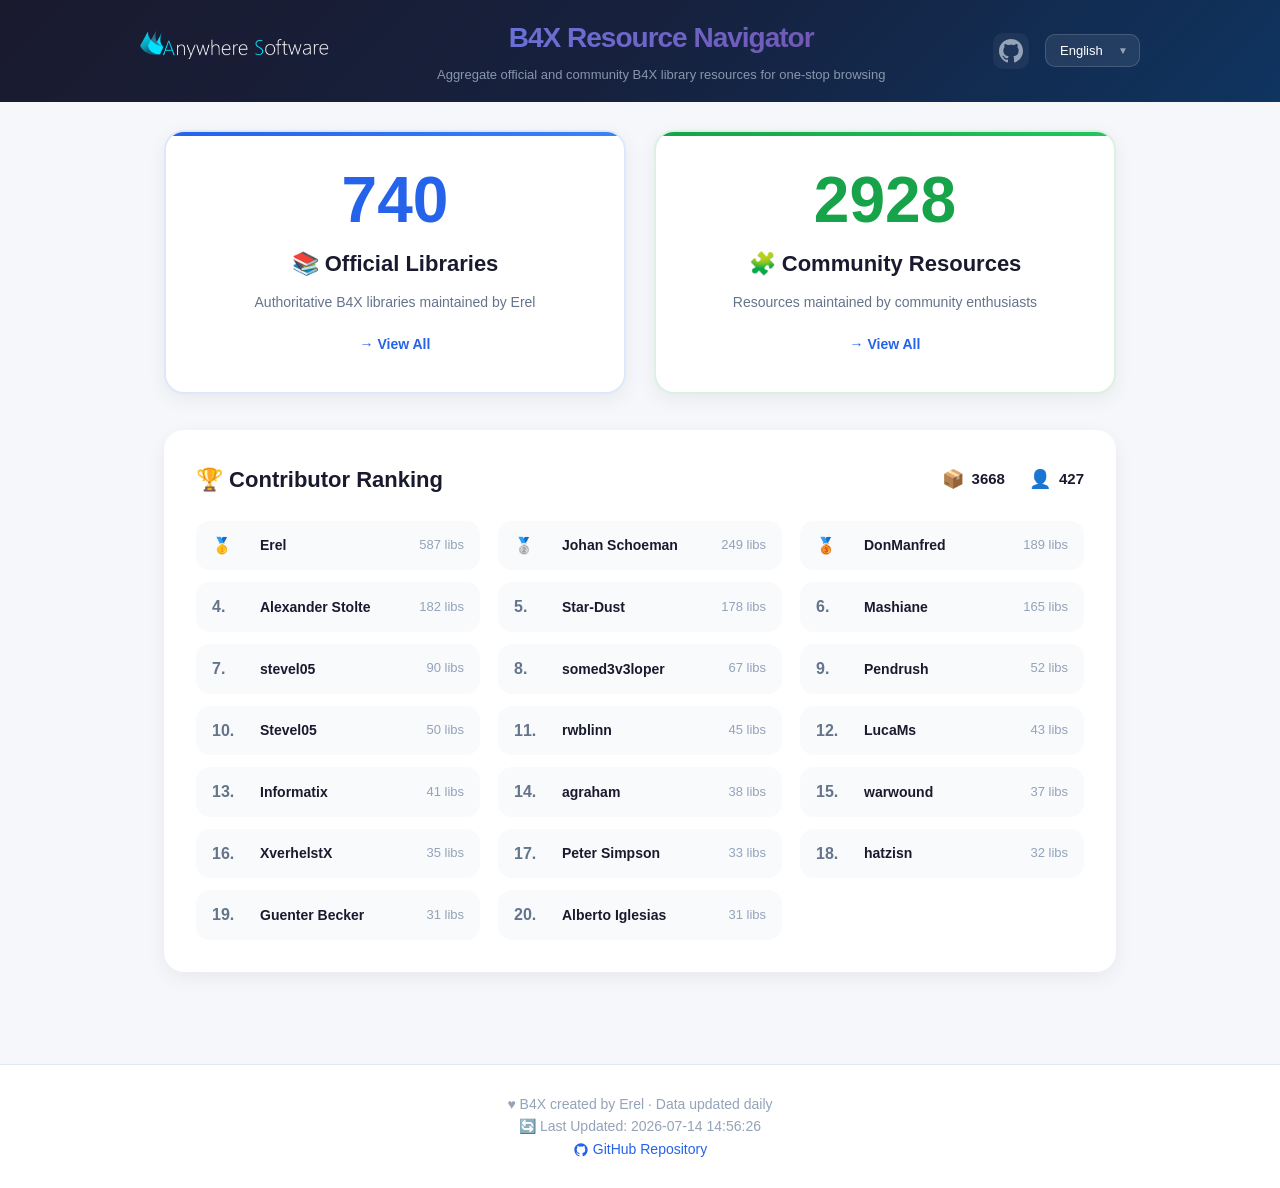
==== docs/index.html @ cf9c521b "Replace emoji with GitHub SVG icon in footer" ====
<!DOCTYPE html>
<html lang="zh-CN">
<head>
    <meta charset="UTF-8">
    <meta name="viewport" content="width=device-width, initial-scale=1.0">
    <title>B4X Resource Navigator</title>
    <link rel="stylesheet" href="css/style.css">
</head>
<body>
    <header class="site-header">
        <div class="header-content">
            <a href="https://www.b4x.com" target="_blank" rel="noopener" class="logo" title="B4X Official Site"><img src="Logo_white.png" alt="B4X" height="40"></a>
            <div class="header-center">
                <h1 id="pageTitle">📚 B4X 资源导航</h1>
                <p class="subtitle" id="pageSubtitle">聚合官方与社区维护的 B4X 库资源，一站式检索与浏览</p>
            </div>
            <div class="header-right">
                <a href="https://github.com/benyuz/b4xlibs" target="_blank" rel="noopener" class="github-link" title="GitHub">
                    <svg width="24" height="24" viewBox="0 0 24 24" fill="currentColor"><path d="M12 0c-6.626 0-12 5.373-12 12 0 5.302 3.438 9.8 8.207 11.387.599.111.793-.261.793-.577v-2.234c-3.338.726-4.033-1.416-4.033-1.416-.546-1.387-1.333-1.756-1.333-1.756-1.089-.745.083-.729.083-.729 1.205.084 1.839 1.237 1.839 1.237 1.07 1.834 2.807 1.304 3.492.997.107-.775.418-1.305.762-1.604-2.665-.305-5.467-1.334-5.467-5.931 0-1.311.469-2.381 1.236-3.221-.124-.303-.535-1.524.117-3.176 0 0 1.008-.322 3.301 1.23.957-.266 1.983-.399 3.003-.404 1.02.005 2.047.138 3.006.404 2.291-1.552 3.297-1.23 3.297-1.23.653 1.653.242 2.874.118 3.176.77.84 1.235 1.911 1.235 3.221 0 4.609-2.807 5.624-5.479 5.921.43.372.823 1.102.823 2.222v3.293c0 .319.192.694.801.576 4.765-1.589 8.199-6.086 8.199-11.386 0-6.627-5.373-12-12-12z"/></svg>
                </a>
                <div class="lang-selector">
                    <select id="langSelect" onchange="changeLanguage(this.value)">
                        <option value="zh-CN">中文</option>
                        <option value="en">English</option>
                    </select>
                </div>
            </div>
        </div>
    </header>

    <main class="container">
        <section class="entry-section">
            <div class="entry-grid">
                <a href="official.html" class="entry-card official">
                    <span class="entry-number" id="statOfficial">--</span>
                    <h3 id="officialTitle">📚 官方库</h3>
                    <p id="officialDesc">由 Erel 维护的权威 B4X 库列表</p>
                    <span class="entry-link" id="officialLink">→ 浏览全部</span>
                </a>
                <a href="community.html" class="entry-card community">
                    <span class="entry-number" id="statCommunity">--</span>
                    <h3 id="communityTitle">🧩 社区资源</h3>
                    <p id="communityDesc">由社区爱好者维护的扩展库列表</p>
                    <span class="entry-link" id="communityLink">→ 浏览全部</span>
                </a>
            </div>
        </section>

        <section class="ranking-section">
            <div class="ranking-header">
                <h2 id="rankingTitle">🏆 贡献者排行榜</h2>
                <div class="ranking-stats">
                    <span class="ranking-stat"><span class="stat-icon">📦</span> <span id="statTotal">--</span></span>
                    <span class="ranking-stat"><span class="stat-icon">👤</span> <span id="statAuthors">--</span></span>
                </div>
            </div>
            <div id="rankingList" class="ranking-list"><div class="loading" id="rankingLoading">加载中...</div></div>
        </section>
    </main>

    <footer class="site-footer">
        <p id="footerCredit">♥ B4X 由 Erel 创建 · 数据每日自动更新</p>
        <p><span id="footerUpdateLabel">🔄 更新时间：</span><span id="updateTime">--</span></p>
        <p><a href="https://github.com/benyuz/b4xlibs" id="footerGitHub"><svg xmlns="http://www.w3.org/2000/svg" width="16" height="16" viewBox="0 0 24 24" fill="currentColor" style="vertical-align:middle;margin-right:4px"><path d="M12 2C6.477 2 2 6.477 2 12c0 4.42 2.865 8.166 6.839 9.489.5.092.682-.217.682-.482 0-.237-.008-.866-.013-1.7-2.782.603-3.369-1.34-3.369-1.34-.454-1.156-1.11-1.463-1.11-1.463-.908-.62.069-.608.069-.608 1.003.07 1.531 1.03 1.531 1.03.892 1.529 2.341 1.087 2.91.831.092-.646.35-1.086.636-1.336-2.22-.253-4.555-1.11-4.555-4.943 0-1.091.39-1.984 1.029-2.683-.103-.253-.446-1.27.098-2.647 0 0 .84-.269 2.75 1.026A9.578 9.578 0 0112 6.836c.85.004 1.705.114 2.504.336 1.909-1.295 2.747-1.026 2.747-1.026.546 1.377.203 2.394.1 2.647.64.699 1.028 1.592 1.028 2.683 0 3.842-2.339 4.687-4.566 4.935.359.309.678.919.678 1.852 0 1.336-.012 2.415-.012 2.743 0 .267.18.578.688.48C19.138 20.163 22 16.418 22 12c0-5.523-4.477-10-10-10z"/></svg>GitHub 仓库</a></p>
    </footer>

    <script src="js/locale.js"></script>
    <script>
    const lang = Locale.detectLanguage();
    const t = Locale.getLocale(lang);

    function applyLocale() {
        document.getElementById('langSelect').value = lang;
        document.title = t.header.pageTitle;
        document.getElementById('pageTitle').textContent = t.header.title;
        document.getElementById('pageSubtitle').textContent = t.header.subtitle;
        
        document.getElementById('officialTitle').textContent = t.entry.officialTitle;
        document.getElementById('officialDesc').textContent = t.entry.officialDesc;
        document.getElementById('officialLink').textContent = t.entry.viewAll;
        document.getElementById('communityTitle').textContent = t.entry.communityTitle;
        document.getElementById('communityDesc').textContent = t.entry.communityDesc;
        document.getElementById('communityLink').textContent = t.entry.viewAll;
        
        document.getElementById('rankingTitle').textContent = t.ranking.title;
        document.getElementById('rankingLoading').textContent = t.ranking.loading;
        
        document.getElementById('footerCredit').textContent = t.footer.credit;
        document.getElementById('footerUpdateLabel').textContent = t.footer.update;
        document.getElementById('footerGitHub').innerHTML = t.footer.github;
        
        document.documentElement.lang = lang;
    }

    function changeLanguage(newLang) {
        Locale.setLanguage(newLang);
    }

    applyLocale();

    fetch('data/stats.json')
        .then(res => {
            if (!res.ok) throw new Error('HTTP ' + res.status);
            return res.json();
        })
        .then(stats => {
            document.getElementById('statOfficial').textContent = stats.official_count || 0;
            document.getElementById('statCommunity').textContent = stats.community_count || 0;
            document.getElementById('statTotal').textContent = stats.total_libraries || 0;
            document.getElementById('statAuthors').textContent = stats.authors?.total || 0;
            document.getElementById('updateTime').textContent = stats.last_update || '未知';
            
            const ranking = stats.authors?.ranking || {};
            const entries = Object.entries(ranking);
            const rankingList = document.getElementById('rankingList');
            if (entries.length === 0) {
                rankingList.innerHTML = '<div>' + t.ranking.noData + '</div>';
            } else {
                let html = '';
                entries.forEach(([author, count], index) => {
                    const medal = index === 0 ? '🥇' : index === 1 ? '🥈' : index === 2 ? '🥉' : (index + 1) + '.';
                    html += `<div class="ranking-item"><span class="rank">${medal}</span><span class="author">${author}</span><span class="count">${count}${t.ranking.count || ' 个库'}</span></div>`;
                });
                rankingList.innerHTML = html;
            }
        })
        .catch(err => {
            console.error('加载统计失败:', err);
            document.getElementById('rankingList').innerHTML = '<div style="text-align:center;color:#e53e3e;padding:20px;">⚠️ ' + t.empty.failed + '</div>';
        });
    </script>
</body>
</html>
---- docs/css/style.css ----
:root {
    --bg-primary: #f5f7fa;
    --bg-secondary: #ffffff;
    --bg-tertiary: #f8fafc;
    --bg-card: #ffffff;
    --bg-input: #f8fafc;
    
    --text-primary: #1a1a2e;
    --text-secondary: #64748b;
    --text-tertiary: #94a3b8;
    
    --border-color: #e2e8f0;
    --border-light: #f1f5f9;
    
    --accent-primary: #2563eb;
    --accent-primary-light: #3b82f6;
    --accent-primary-dark: #1d4ed8;
    
    --accent-success: #16a34a;
    --accent-success-light: #22c55e;
    
    --shadow-sm: 0 2px 10px rgba(0,0,0,0.04);
    --shadow-md: 0 6px 20px rgba(0,0,0,0.06);
    --shadow-lg: 0 8px 24px rgba(0,0,0,0.08);
    --shadow-card: 0 2px 10px rgba(0,0,0,0.04);
    --shadow-card-hover: 0 8px 24px rgba(0,0,0,0.08);
    
    --radius-sm: 10px;
    --radius-md: 14px;
    --radius-lg: 16px;
    --radius-xl: 20px;
    --radius-full: 24px;
    
    --header-bg: linear-gradient(135deg, #1a1a2e 0%, #16213e 50%, #0f3460 100%);
    --header-text: #ffffff;
    --header-subtitle: #94a3b8;
    --header-border: rgba(255,255,255,0.06);
    
    --nav-link: #94a3b8;
    --nav-link-hover: #ffffff;
    --nav-active-bg: linear-gradient(135deg, rgba(102,126,234,0.2) 0%, rgba(118,75,162,0.2) 100%);
    --nav-active-border: rgba(102,126,234,0.3);
    
    --entry-card-border: transparent;
    --entry-card-hover-y: -8px;
    --entry-card-hover-shadow: 0 16px 40px rgba(0,0,0,0.12);
    
    --tag-B4A-bg: #2ad0ca;
    --tag-B4A-text: #fff;
    --tag-B4I-bg: #c0c0c0;
    --tag-B4I-text: #fff;
    --tag-B4J-bg: #db339c;
    --tag-B4J-text: #fff;
    --tag-B4R-bg: #0008e3;
    --tag-B4R-text: #fff;
    
    --filter-btn-bg: #ffffff;
    --filter-btn-border: #e2e8f0;
    --filter-btn-text: #64748b;
    --filter-btn-hover-bg: #f1f5f9;
    --filter-btn-hover-border: #cbd5e1;
    
    --pagination-btn-bg: #ffffff;
    --pagination-btn-border: #e2e8f0;
    --pagination-btn-text: #64748b;
    --pagination-btn-hover-bg: #f1f5f9;
    
    --footer-bg: #ffffff;
    --footer-border: #e2e8f0;
    --footer-text: #94a3b8;
    
    --filter-bg: #f1f5f9;
    
    --official-gradient: linear-gradient(90deg, #2563eb, #3b82f6);
    --community-gradient: linear-gradient(90deg, #16a34a, #22c55e);
    
    --title-gradient: linear-gradient(135deg, #667eea 0%, #764ba2 100%);
}

[data-theme="dark"] {
    --bg-primary: #0f172a;
    --bg-secondary: #1e293b;
    --bg-tertiary: #334155;
    --bg-card: #1e293b;
    --bg-input: #334155;
    
    --text-primary: #f1f5f9;
    --text-secondary: #94a3b8;
    --text-tertiary: #64748b;
    
    --border-color: #475569;
    --border-light: #334155;
    
    --accent-primary: #60a5fa;
    --accent-primary-light: #93c5fd;
    --accent-primary-dark: #3b82f6;
    
    --accent-success: #4ade80;
    --accent-success-light: #86efac;
    
    --shadow-sm: 0 2px 10px rgba(0,0,0,0.15);
    --shadow-md: 0 6px 20px rgba(0,0,0,0.2);
    --shadow-lg: 0 8px 24px rgba(0,0,0,0.25);
    --shadow-card: 0 2px 10px rgba(0,0,0,0.15);
    --shadow-card-hover: 0 8px 24px rgba(0,0,0,0.2);
    
    --filter-btn-bg: #1e293b;
    --filter-btn-border: #475569;
    --filter-btn-text: #94a3b8;
    --filter-btn-hover-bg: #334155;
    --filter-btn-hover-border: #64748b;
    
    --pagination-btn-bg: #1e293b;
    --pagination-btn-border: #475569;
    --pagination-btn-text: #94a3b8;
    --pagination-btn-hover-bg: #334155;
    
    --footer-bg: #1e293b;
    --footer-border: #334155;
    --footer-text: #64748b;
    
    --filter-bg: #334155;
}

[data-theme="b4x"] {
    --bg-primary: #0d1b2a;
    --bg-secondary: #1b263b;
    --bg-tertiary: #0b1423;
    --bg-card: #1b263b;
    --bg-input: #0b1423;
    
    --text-primary: #e0e1dd;
    --text-secondary: #a8a8a8;
    --text-tertiary: #707070;
    
    --border-color: #0b1423;
    --border-light: #0b1423;
    
    --accent-primary: #2ad0ca;
    --accent-primary-light: #4de6df;
    --accent-primary-dark: #1ca8a2;
    
    --accent-success: #db339c;
    --accent-success-light: #e863b6;
    
    --shadow-sm: 0 2px 10px rgba(42,208,202,0.1);
    --shadow-md: 0 6px 20px rgba(42,208,202,0.15);
    --shadow-lg: 0 8px 24px rgba(42,208,202,0.2);
    --shadow-card: 0 2px 10px rgba(42,208,202,0.1);
    --shadow-card-hover: 0 8px 24px rgba(42,208,202,0.15);
    
    --header-bg: linear-gradient(135deg, #0d1b2a 0%, #1b263b 50%, #0b1423 100%);
    --header-text: #e0e1dd;
    --header-subtitle: #a8a8a8;
    --header-border: rgba(42,208,202,0.1);
    
    --nav-link: #a8a8a8;
    --nav-link-hover: #2ad0ca;
    --nav-active-bg: rgba(42,208,202,0.1);
    --nav-active-border: rgba(42,208,202,0.3);
    
    --entry-card-border: rgba(42,208,202,0.15);
    --entry-card-hover-y: -8px;
    --entry-card-hover-shadow: 0 16px 40px rgba(42,208,202,0.15);
    
    --filter-btn-bg: #1b263b;
    --filter-btn-border: #0b1423;
    --filter-btn-text: #a8a8a8;
    --filter-btn-hover-bg: #0b1423;
    --filter-btn-hover-border: rgba(42,208,202,0.2);
    
    --pagination-btn-bg: #1b263b;
    --pagination-btn-border: #0b1423;
    --pagination-btn-text: #a8a8a8;
    --pagination-btn-hover-bg: #0b1423;
    
    --footer-bg: #1b263b;
    --footer-border: #0b1423;
    --footer-text: #707070;
    
    --filter-bg: #0b1423;
    
    --official-gradient: linear-gradient(90deg, #2ad0ca, #4de6df);
    --community-gradient: linear-gradient(90deg, #db339c, #e863b6);
    
    --title-gradient: linear-gradient(135deg, #2ad0ca 0%, #db339c 100%);
}

* { margin:0; padding:0; box-sizing:border-box; }
body { font-family:-apple-system,BlinkMacSystemFont,"Segoe UI",Roboto,"Helvetica Neue",Arial,sans-serif; background:var(--bg-primary); color:var(--text-primary); line-height:1.6; transition:background .3s,color .3s; }
a { color:var(--accent-primary); text-decoration:none; }
a:hover { text-decoration:underline; }

.site-header { background:var(--header-bg); color:var(--header-text); padding:16px 24px; }
.site-header .header-content { max-width:1000px; margin:0 auto; display:flex; align-items:center; justify-content:space-between; gap:20px; }
.site-header .logo { flex-shrink:0; display:block; transition:opacity .25s; }
.site-header .logo:hover { opacity:0.8; }
.site-header .header-center { flex:1; text-align:center; min-width:0; }
.site-header h1 { font-size:28px; font-weight:800; letter-spacing:-1px; margin:0 0 4px; background:var(--title-gradient); -webkit-background-clip:text; -webkit-text-fill-color:transparent; background-clip:text; white-space:nowrap; overflow:hidden; text-overflow:ellipsis; }
.site-header .subtitle { color:var(--header-subtitle); font-size:13px; font-weight:400; opacity:0.9; margin:0; }

.header-right { display:flex; align-items:center; gap:16px; }
.github-link { color:var(--header-subtitle); transition:all .25s; display:flex; align-items:center; justify-content:center; width:36px; height:36px; border-radius:var(--radius-sm); background:rgba(255,255,255,0.05); }
.github-link:hover { color:var(--header-text); background:rgba(255,255,255,0.12); transform:scale(1.05); }

.lang-selector { position:relative; }
.lang-selector select { padding:8px 36px 8px 14px; border:1px solid rgba(255,255,255,0.15); border-radius:var(--radius-sm); background:rgba(255,255,255,0.08); color:var(--header-text); font-size:13px; font-weight:500; cursor:pointer; outline:none; appearance:none; min-width:90px; transition:all .25s; }
.lang-selector select:hover { background:rgba(255,255,255,0.14); border-color:rgba(255,255,255,0.25); }
.lang-selector select:focus { background:rgba(255,255,255,0.12); border-color:#667eea; box-shadow:0 0 0 3px rgba(102,126,234,0.2); }
.lang-selector select option { background:#1a1a2e; color:#fff; padding:8px 12px; }
.lang-selector::after { content:'▼'; position:absolute; right:12px; top:50%; transform:translateY(-50%); color:var(--header-subtitle); font-size:10px; pointer-events:none; }

.main-nav { display:flex; justify-content:center; gap:24px; }
.main-nav a { color:var(--nav-link); font-size:14px; font-weight:500; padding:8px 16px; border-radius:8px; transition:all .25s; display:flex; align-items:center; gap:6px; }
.main-nav a:hover { color:var(--nav-link-hover); background:rgba(255,255,255,0.08); text-decoration:none; }
.main-nav a.active { color:var(--nav-link-hover); background:var(--nav-active-bg); border:1px solid var(--nav-active-border); }

.container { max-width:1000px; margin:0 auto; padding:28px 24px; }

.entry-section { margin-bottom:36px; }
.entry-grid { display:grid; grid-template-columns:repeat(auto-fit,minmax(300px,1fr)); gap:28px; }
.entry-card { display:flex; flex-direction:column; align-items:center; justify-content:center; background:var(--bg-card); border-radius:var(--radius-xl); padding:36px 28px; text-align:center; box-shadow:var(--shadow-md); transition:transform .3s,box-shadow .3s; color:var(--text-primary); border:2px solid var(--entry-card-border); min-height:240px; position:relative; overflow:hidden; }
.entry-card::before { content:''; position:absolute; top:0; left:0; right:0; height:4px; }
.entry-card.official::before { background:var(--official-gradient); }
.entry-card.community::before { background:var(--community-gradient); }
.entry-card:hover { transform:translateY(var(--entry-card-hover-y)); box-shadow:var(--entry-card-hover-shadow); text-decoration:none; }
.entry-card.official { border-color:rgba(37,99,235,0.15); }
[data-theme="b4x"] .entry-card.official { border-color:rgba(42,208,202,0.2); }
.entry-card.community { border-color:rgba(22,163,74,0.15); }
[data-theme="b4x"] .entry-card.community { border-color:rgba(219,51,156,0.2); }
.entry-number { font-size:64px; font-weight:900; line-height:1; margin-bottom:14px; }
.entry-card.official .entry-number { color:var(--accent-primary); }
.entry-card.community .entry-number { color:var(--accent-success); }
.entry-card h3 { font-size:22px; font-weight:700; margin-bottom:10px; }
.entry-card p { color:var(--text-secondary); font-size:14px; margin-bottom:20px; line-height:1.6; }
.entry-link { font-size:14px; font-weight:600; color:var(--accent-primary); transition:all .25s; display:flex; align-items:center; gap:4px; }
.entry-card:hover .entry-link { color:var(--accent-primary-dark); transform:translateX(4px); }

.ranking-section { background:var(--bg-card); border-radius:var(--radius-xl); padding:32px; margin-bottom:36px; box-shadow:var(--shadow-md); }
.ranking-header { display:flex; flex-wrap:wrap; align-items:center; justify-content:space-between; gap:14px; margin-bottom:24px; }
.ranking-header h2 { font-size:22px; font-weight:700; color:var(--text-primary); }
.ranking-stats { display:flex; align-items:center; gap:24px; }
.ranking-stat { display:flex; align-items:center; gap:8px; font-size:14px; color:var(--text-secondary); }
.stat-icon { font-size:18px; }
.ranking-stat span:last-child { font-weight:700; color:var(--text-primary); font-size:15px; }
.ranking-list { display:grid; grid-template-columns:repeat(auto-fill,minmax(220px,1fr)); gap:12px 18px; }
.ranking-item { display:flex; align-items:center; gap:12px; padding:12px 16px; border-radius:var(--radius-md); background:var(--bg-tertiary); font-size:14px; transition:all .25s; }
.ranking-item:hover { background:var(--border-light); transform:translateX(4px); }
.ranking-item .rank { font-weight:800; min-width:36px; color:var(--text-secondary); font-size:16px; }
.ranking-item .author { flex:1; font-weight:600; }
.ranking-item .count { color:var(--text-tertiary); font-size:13px; font-weight:500; }

.sticky-filter { position:sticky; top:0; z-index:100; background:var(--filter-bg); border-radius:var(--radius-lg); padding:20px 24px; margin-bottom:24px; box-shadow:var(--shadow-lg); border:1px solid var(--border-color); }
.filter-bar { display:flex; flex-wrap:wrap; align-items:center; gap:14px; }
.filter-bar input[type="text"] { flex:1; min-width:220px; padding:12px 20px; border:1.5px solid var(--border-color); border-radius:var(--radius-md); font-size:14px; outline:none; transition:all .25s; background:var(--bg-input); color:var(--text-primary); }
.filter-bar input[type="text"]:focus { border-color:var(--accent-primary); background:var(--bg-card); box-shadow:0 0 0 3px rgba(59,130,246,0.1); }
.filter-bar input[type="text"]::placeholder { color:var(--text-tertiary); }
.filter-tags { display:flex; flex-wrap:wrap; gap:10px; }
.filter-btn { padding:8px 18px; border:1.5px solid var(--filter-btn-border); border-radius:var(--radius-full); background:var(--filter-btn-bg); font-size:13px; font-weight:600; cursor:pointer; transition:all .25s; color:var(--filter-btn-text); }
.filter-btn:hover { background:var(--filter-btn-hover-bg); border-color:var(--filter-btn-hover-border); }
.filter-btn.active { background:var(--accent-primary); color:#fff; border-color:var(--accent-primary); box-shadow:0 4px 14px rgba(37,99,235,0.35); }

.library-list { display:flex; flex-direction:column; gap:16px; }
.library-card { background:var(--bg-card); border-radius:var(--radius-lg); padding:20px 24px; box-shadow:var(--shadow-card); transition:box-shadow .25s; }
.library-card:hover { box-shadow:var(--shadow-card-hover); }
.card-header { display:flex; flex-wrap:wrap; align-items:center; gap:10px 16px; margin-bottom:10px; }
.card-title { font-size:18px; font-weight:700; margin:0; }
.card-title a { color:var(--text-primary); }
.card-title a:hover { color:var(--accent-primary); text-decoration:underline; }
.card-tags { display:flex; flex-wrap:wrap; gap:6px; }
.tag { display:inline-block; padding:3px 12px; border-radius:16px; font-size:11px; font-weight:700; }
.tag-B4A { background:var(--tag-B4A-bg); color:var(--tag-B4A-text); }
.tag-B4I { background:var(--tag-B4I-bg); color:var(--tag-B4I-text); }
.tag-B4J { background:var(--tag-B4J-bg); color:var(--tag-B4J-text); }
.tag-B4R { background:var(--tag-B4R-bg); color:var(--tag-B4R-text); }
.card-desc { font-size:14px; color:var(--text-secondary); margin:8px 0 12px; padding-left:16px; border-left:3px solid var(--border-color); line-height:1.6; }
.card-footer { font-size:13px; color:var(--text-tertiary); display:flex; flex-wrap:wrap; gap:8px 20px; }
.card-footer .card-author { color:var(--accent-primary); }
.card-author-link { color:var(--accent-primary); text-decoration:none; font-weight:600; }
.card-author-link:hover { text-decoration:underline; }

.site-footer { text-align:center; padding:28px 24px; color:var(--footer-text); font-size:14px; border-top:1px solid var(--footer-border); margin-top:28px; background:var(--footer-bg); }
.site-footer a { color:var(--accent-primary); font-weight:500; }

.loading { text-align:center; padding:48px; color:var(--text-tertiary); }
.empty, .error { text-align:center; padding:56px; font-size:16px; }
.error { color:#dc2626; }

.pagination-container { margin-top:32px; }
.pagination { display:flex; flex-wrap:wrap; align-items:center; justify-content:center; gap:10px; }
.page-btn { min-width:44px; height:44px; padding:0 14px; border:1.5px solid var(--pagination-btn-border); border-radius:var(--radius-md); background:var(--pagination-btn-bg); font-size:14px; font-weight:600; cursor:pointer; transition:all .25s; color:var(--pagination-btn-text); display:flex; align-items:center; justify-content:center; }
.page-btn:hover:not(.disabled) { background:var(--pagination-btn-hover-bg); border-color:var(--filter-btn-hover-border); }
.page-btn.active { background:var(--accent-primary); color:#fff; border-color:var(--accent-primary); box-shadow:0 4px 14px rgba(37,99,235,0.35); }
.page-btn.disabled { opacity:0.4; cursor:not-allowed; }
.page-ellipsis { padding:0 12px; color:var(--text-tertiary); font-size:14px; }
.page-info { margin-left:20px; padding-left:20px; border-left:1.5px solid var(--border-color); color:var(--text-tertiary); font-size:14px; }

.links-section { background:var(--bg-card); border-radius:var(--radius-xl); padding:32px; margin-bottom:28px; box-shadow:var(--shadow-md); }
.links-section h2 { font-size:22px; font-weight:700; margin-bottom:24px; color:var(--text-primary); }
.links-grid { display:grid; grid-template-columns:repeat(auto-fit,minmax(150px,1fr)); gap:16px; }
.link-card { display:flex; align-items:center; gap:14px; padding:16px 20px; background:var(--bg-tertiary); border-radius:var(--radius-md); text-decoration:none; color:var(--text-secondary); transition:all .25s; border:1.5px solid transparent; }
.link-card:hover { background:var(--border-light); border-color:var(--border-color); color:var(--accent-primary); transform:translateY(-2px); }
.link-icon { font-size:22px; }
.link-text { font-size:14px; font-weight:600; }

@media (max-width:768px) {
    .site-header h1 { font-size:26px; }
    .entry-grid { grid-template-columns:1fr; }
    .entry-card { padding:32px 24px; min-height:220px; }
    .entry-number { font-size:52px; }
    .ranking-header { flex-direction:column; align-items:flex-start; }
    .ranking-stats { width:100%; justify-content:space-between; }
    .ranking-list { grid-template-columns:1fr 1fr; }
    .filter-bar { flex-direction:column; align-items:stretch; }
    .filter-tags { justify-content:flex-start; }
}

@media (max-width:480px) {
    .site-header { padding:16px 16px 12px; }
    .site-header h1 { font-size:22px; }
    .site-header .subtitle { font-size:13px; }
    .container { padding:24px 16px; }
    .entry-card { padding:28px 20px; }
    .entry-number { font-size:44px; }
    .ranking-list { grid-template-columns:1fr; }
    .ranking-stats { gap:14px; }
    .main-nav { gap:16px; }
    .main-nav a { padding:6px 12px; font-size:13px; }
}
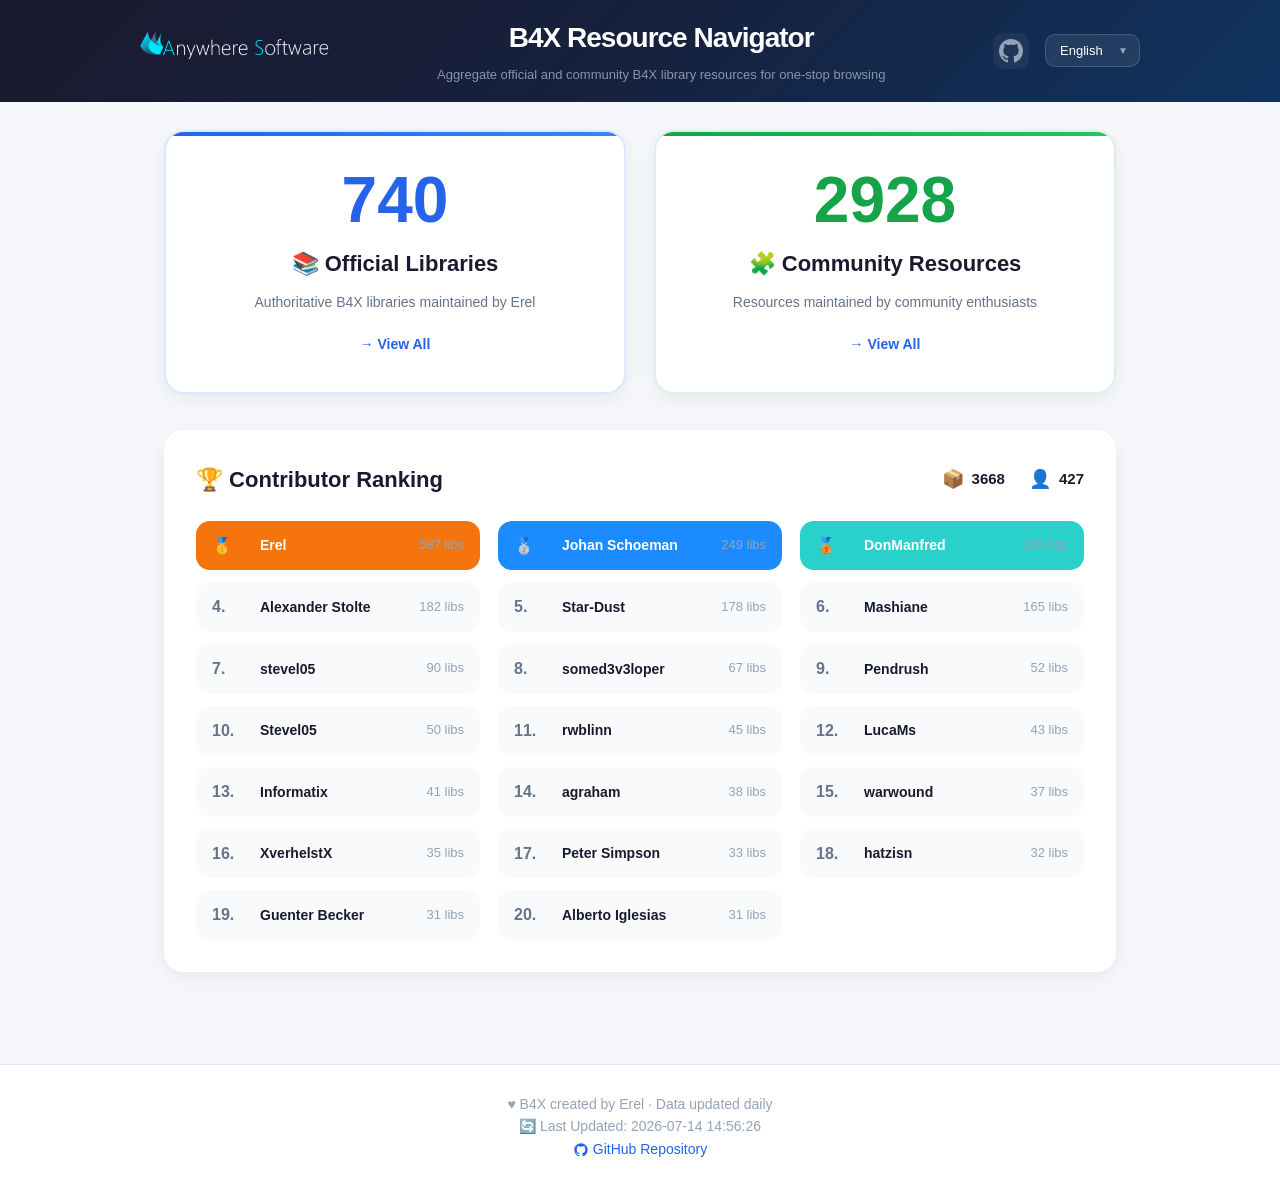
==== commit 27538a81: "Add favicon to all pages" ====
--- a/docs/index.html
+++ b/docs/index.html
@@ -4,6 +4,7 @@
     <meta charset="UTF-8">
     <meta name="viewport" content="width=device-width, initial-scale=1.0">
     <title>B4X Resource Navigator</title>
+    <link rel="icon" type="image/png" href="favicon-32x32.png" sizes="32x32">
     <link rel="stylesheet" href="css/style.css">
 </head>
 <body>
--- a/docs/css/style.css
+++ b/docs/css/style.css
@@ -196,7 +196,7 @@
 .site-header .logo { flex-shrink:0; display:block; transition:opacity .25s; }
 .site-header .logo:hover { opacity:0.8; }
 .site-header .header-center { flex:1; text-align:center; min-width:0; }
-.site-header h1 { font-size:28px; font-weight:800; letter-spacing:-1px; margin:0 0 4px; background:var(--title-gradient); -webkit-background-clip:text; -webkit-text-fill-color:transparent; background-clip:text; white-space:nowrap; overflow:hidden; text-overflow:ellipsis; }
+.site-header h1 { font-size:28px; font-weight:800; letter-spacing:-1px; margin:0 0 4px; color:#ffffff; white-space:nowrap; overflow:hidden; text-overflow:ellipsis; }
 .site-header .subtitle { color:var(--header-subtitle); font-size:13px; font-weight:400; opacity:0.9; margin:0; }
 
 .header-right { display:flex; align-items:center; gap:16px; }
@@ -249,6 +249,9 @@
 .ranking-item .rank { font-weight:800; min-width:36px; color:var(--text-secondary); font-size:16px; }
 .ranking-item .author { flex:1; font-weight:600; }
 .ranking-item .count { color:var(--text-tertiary); font-size:13px; font-weight:500; }
+.ranking-list > :nth-child(1) { color:#fff; background:#f6740c; }
+.ranking-list > :nth-child(2) { color:#fff; background:#1b8bff; }
+.ranking-list > :nth-child(3) { color:#fff; background:#2ad0ca; }
 
 .sticky-filter { position:sticky; top:0; z-index:100; background:var(--filter-bg); border-radius:var(--radius-lg); padding:20px 24px; margin-bottom:24px; box-shadow:var(--shadow-lg); border:1px solid var(--border-color); }
 .filter-bar { display:flex; flex-wrap:wrap; align-items:center; gap:14px; }
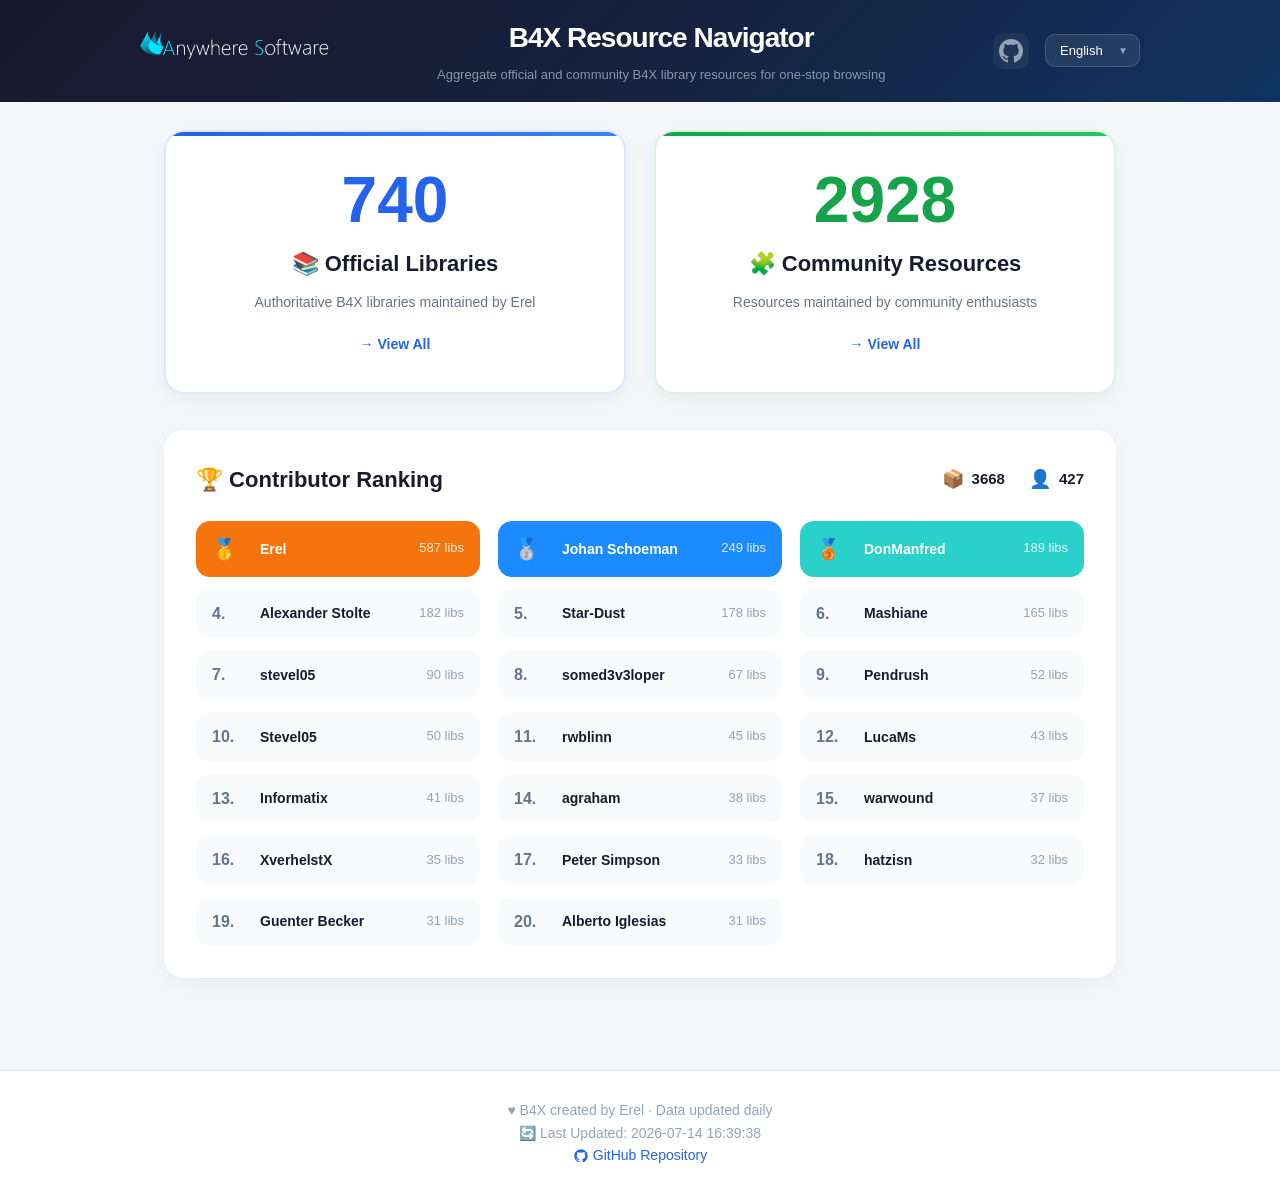
==== commit 31ef1b6a: "添加返回顶部按钮、贡献者弹窗、手机端布局优化" ====
--- a/docs/index.html
+++ b/docs/index.html
@@ -56,14 +56,35 @@
                 </div>
             </div>
             <div id="rankingList" class="ranking-list"><div class="loading" id="rankingLoading">加载中...</div></div>
+            <div class="ranking-footer" id="rankingFooter" style="display:none">
+                <button class="ranking-view-all" id="viewAllBtn" onclick="openContributorModal()">👁️ <span id="viewAllText">查看全部贡献者</span></button>
+            </div>
         </section>
     </main>
+
+    <div class="modal-overlay" id="contributorModal" onclick="if(event.target===this)closeContributorModal()">
+        <div class="modal">
+            <div class="modal-header">
+                <h3 id="modalTitle">全部贡献者</h3>
+                <button class="modal-close" onclick="closeContributorModal()">✕</button>
+            </div>
+            <div class="modal-search">
+                <input type="text" id="modalSearchInput" placeholder="搜索贡献者..." oninput="filterContributors()">
+            </div>
+            <div class="modal-body">
+                <p class="modal-info" id="modalInfo"></p>
+                <div class="modal-list" id="modalList"></div>
+            </div>
+        </div>
+    </div>
 
     <footer class="site-footer">
         <p id="footerCredit">♥ B4X 由 Erel 创建 · 数据每日自动更新</p>
         <p><span id="footerUpdateLabel">🔄 更新时间：</span><span id="updateTime">--</span></p>
         <p><a href="https://github.com/benyuz/b4xlibs" id="footerGitHub"><svg xmlns="http://www.w3.org/2000/svg" width="16" height="16" viewBox="0 0 24 24" fill="currentColor" style="vertical-align:middle;margin-right:4px"><path d="M12 2C6.477 2 2 6.477 2 12c0 4.42 2.865 8.166 6.839 9.489.5.092.682-.217.682-.482 0-.237-.008-.866-.013-1.7-2.782.603-3.369-1.34-3.369-1.34-.454-1.156-1.11-1.463-1.11-1.463-.908-.62.069-.608.069-.608 1.003.07 1.531 1.03 1.531 1.03.892 1.529 2.341 1.087 2.91.831.092-.646.35-1.086.636-1.336-2.22-.253-4.555-1.11-4.555-4.943 0-1.091.39-1.984 1.029-2.683-.103-.253-.446-1.27.098-2.647 0 0 .84-.269 2.75 1.026A9.578 9.578 0 0112 6.836c.85.004 1.705.114 2.504.336 1.909-1.295 2.747-1.026 2.747-1.026.546 1.377.203 2.394.1 2.647.64.699 1.028 1.592 1.028 2.683 0 3.842-2.339 4.687-4.566 4.935.359.309.678.919.678 1.852 0 1.336-.012 2.415-.012 2.743 0 .267.18.578.688.48C19.138 20.163 22 16.418 22 12c0-5.523-4.477-10-10-10z"/></svg>GitHub 仓库</a></p>
     </footer>
+
+    <button class="back-to-top" id="backToTop" onclick="scrollToTop()">⬆️</button>
 
     <script src="js/locale.js"></script>
     <script>
@@ -85,6 +106,9 @@
         
         document.getElementById('rankingTitle').textContent = t.ranking.title;
         document.getElementById('rankingLoading').textContent = t.ranking.loading;
+        document.getElementById('viewAllText').textContent = t.ranking.viewAll;
+        document.getElementById('modalTitle').textContent = t.ranking.modalTitle;
+        document.getElementById('modalSearchInput').placeholder = t.ranking.modalSearch;
         
         document.getElementById('footerCredit').textContent = t.footer.credit;
         document.getElementById('footerUpdateLabel').textContent = t.footer.update;
@@ -96,6 +120,59 @@
     function changeLanguage(newLang) {
         Locale.setLanguage(newLang);
     }
+
+    function scrollToTop() {
+        window.scrollTo({ top: 0, behavior: 'smooth' });
+    }
+
+    window.addEventListener('scroll', () => {
+        const btn = document.getElementById('backToTop');
+        if (window.scrollY > 300) {
+            btn.classList.add('show');
+        } else {
+            btn.classList.remove('show');
+        }
+    });
+
+    let allContributors = [];
+
+    function openContributorModal() {
+        document.getElementById('contributorModal').classList.add('show');
+        document.body.style.overflow = 'hidden';
+        renderModalList(allContributors);
+    }
+
+    function closeContributorModal() {
+        document.getElementById('contributorModal').classList.remove('show');
+        document.body.style.overflow = '';
+        document.getElementById('modalSearchInput').value = '';
+    }
+
+    function filterContributors() {
+        const keyword = document.getElementById('modalSearchInput').value.trim().toLowerCase();
+        const filtered = keyword
+            ? allContributors.filter(([author]) => author.toLowerCase().includes(keyword))
+            : allContributors;
+        renderModalList(filtered);
+    }
+
+    function renderModalList(entries) {
+        const info = document.getElementById('modalInfo');
+        const list = document.getElementById('modalList');
+        info.textContent = t.ranking.modalCount.replace('{count}', entries.length);
+        if (entries.length === 0) {
+            list.innerHTML = '<div style="text-align:center;padding:24px;color:var(--text-tertiary);">' + t.ranking.noData + '</div>';
+            return;
+        }
+        list.innerHTML = entries.map(([author, count], index) => {
+            const medal = index === 0 ? '🥇' : index === 1 ? '🥈' : index === 2 ? '🥉' : (index + 1) + '.';
+            return `<div class="ranking-item"><span class="rank">${medal}</span><span class="author">${author}</span><span class="count">${count}${t.ranking.count || ' 个库'}</span></div>`;
+        }).join('');
+    }
+
+    document.addEventListener('keydown', (e) => {
+        if (e.key === 'Escape') closeContributorModal();
+    });
 
     applyLocale();
 
@@ -110,19 +187,23 @@
             document.getElementById('statTotal').textContent = stats.total_libraries || 0;
             document.getElementById('statAuthors').textContent = stats.authors?.total || 0;
             document.getElementById('updateTime').textContent = stats.last_update || '未知';
-            
+
             const ranking = stats.authors?.ranking || {};
-            const entries = Object.entries(ranking);
+            allContributors = Object.entries(ranking).sort((a, b) => b[1] - a[1]);
+            const top20 = allContributors.slice(0, 20);
             const rankingList = document.getElementById('rankingList');
-            if (entries.length === 0) {
+            if (top20.length === 0) {
                 rankingList.innerHTML = '<div>' + t.ranking.noData + '</div>';
             } else {
                 let html = '';
-                entries.forEach(([author, count], index) => {
+                top20.forEach(([author, count], index) => {
                     const medal = index === 0 ? '🥇' : index === 1 ? '🥈' : index === 2 ? '🥉' : (index + 1) + '.';
                     html += `<div class="ranking-item"><span class="rank">${medal}</span><span class="author">${author}</span><span class="count">${count}${t.ranking.count || ' 个库'}</span></div>`;
                 });
                 rankingList.innerHTML = html;
+            }
+            if (allContributors.length > 20) {
+                document.getElementById('rankingFooter').style.display = '';
             }
         })
         .catch(err => {
--- a/docs/css/style.css
+++ b/docs/css/style.css
@@ -252,6 +252,15 @@
 .ranking-list > :nth-child(1) { color:#fff; background:#f6740c; }
 .ranking-list > :nth-child(2) { color:#fff; background:#1b8bff; }
 .ranking-list > :nth-child(3) { color:#fff; background:#2ad0ca; }
+.ranking-list > :nth-child(1) .rank,
+.ranking-list > :nth-child(2) .rank,
+.ranking-list > :nth-child(3) .rank { color:#fff; font-size:20px; }
+.ranking-list > :nth-child(1) .author,
+.ranking-list > :nth-child(2) .author,
+.ranking-list > :nth-child(3) .author { color:#fff; }
+.ranking-list > :nth-child(1) .count,
+.ranking-list > :nth-child(2) .count,
+.ranking-list > :nth-child(3) .count { color:rgba(255,255,255,0.85); }
 
 .sticky-filter { position:sticky; top:0; z-index:100; background:var(--filter-bg); border-radius:var(--radius-lg); padding:20px 24px; margin-bottom:24px; box-shadow:var(--shadow-lg); border:1px solid var(--border-color); }
 .filter-bar { display:flex; flex-wrap:wrap; align-items:center; gap:14px; }
@@ -307,6 +316,10 @@
 .link-text { font-size:14px; font-weight:600; }
 
 @media (max-width:768px) {
+    .site-header .header-content { flex-wrap:wrap; gap:12px; }
+    .site-header .logo { order:1; }
+    .site-header .header-right { order:2; }
+    .site-header .header-center { order:3; flex:1 1 100%; }
     .site-header h1 { font-size:26px; }
     .entry-grid { grid-template-columns:1fr; }
     .entry-card { padding:32px 24px; min-height:220px; }
@@ -314,19 +327,76 @@
     .ranking-header { flex-direction:column; align-items:flex-start; }
     .ranking-stats { width:100%; justify-content:space-between; }
     .ranking-list { grid-template-columns:1fr 1fr; }
-    .filter-bar { flex-direction:column; align-items:stretch; }
-    .filter-tags { justify-content:flex-start; }
+    .filter-bar { flex-direction:column; align-items:stretch; gap:10px; }
+    .filter-tags { justify-content:space-between; gap:6px; }
+    .filter-tags .filter-btn { flex:1; text-align:center; }
+    .sticky-filter { padding:14px 16px; }
 }
 
 @media (max-width:480px) {
-    .site-header { padding:16px 16px 12px; }
+    .site-header { padding:14px 16px 10px; }
     .site-header h1 { font-size:22px; }
-    .site-header .subtitle { font-size:13px; }
-    .container { padding:24px 16px; }
+    .site-header .subtitle { font-size:12px; }
+    .container { padding:20px 14px; }
     .entry-card { padding:28px 20px; }
     .entry-number { font-size:44px; }
     .ranking-list { grid-template-columns:1fr; }
     .ranking-stats { gap:14px; }
-    .main-nav { gap:16px; }
-    .main-nav a { padding:6px 12px; font-size:13px; }
-}
+    .main-nav { gap:12px; }
+    .main-nav a { padding:6px 10px; font-size:13px; }
+    .filter-btn { padding:6px 8px; font-size:12px; }
+    .sticky-filter { padding:12px 12px; }
+}
+
+.back-to-top {
+    position:fixed;
+    bottom:32px;
+    right:32px;
+    width:52px;
+    height:52px;
+    border-radius:50%;
+    background:var(--accent-primary);
+    color:#fff;
+    border:none;
+    cursor:pointer;
+    display:flex;
+    align-items:center;
+    justify-content:center;
+    font-size:22px;
+    box-shadow:0 6px 20px rgba(37,99,235,0.4);
+    opacity:0;
+    visibility:hidden;
+    transition:all .3s ease;
+    z-index:999;
+}
+.back-to-top:hover {
+    background:var(--accent-primary-dark);
+    transform:translateY(-4px);
+    box-shadow:0 10px 28px rgba(37,99,235,0.5);
+}
+.back-to-top.show {
+    opacity:1;
+    visibility:visible;
+}
+
+.ranking-footer { text-align:center; margin-top:20px; }
+.ranking-view-all { display:inline-flex; align-items:center; gap:6px; padding:10px 24px; border:1.5px solid var(--border-color); border-radius:var(--radius-full); background:var(--bg-secondary); color:var(--text-secondary); font-size:14px; font-weight:600; cursor:pointer; transition:all .25s; }
+.ranking-view-all:hover { background:var(--accent-primary); color:#fff; border-color:var(--accent-primary); }
+
+.modal-overlay { position:fixed; top:0; left:0; width:100%; height:100%; background:rgba(0,0,0,0.5); backdrop-filter:blur(4px); display:flex; align-items:center; justify-content:center; z-index:1000; opacity:0; visibility:hidden; transition:all .3s; }
+.modal-overlay.show { opacity:1; visibility:visible; }
+.modal { background:var(--bg-card); border-radius:var(--radius-xl); width:90%; max-width:600px; max-height:80vh; display:flex; flex-direction:column; box-shadow:0 24px 64px rgba(0,0,0,0.2); transform:translateY(20px); transition:transform .3s; }
+.modal-overlay.show .modal { transform:translateY(0); }
+.modal-header { display:flex; align-items:center; justify-content:space-between; padding:20px 24px; border-bottom:1px solid var(--border-color); }
+.modal-header h3 { font-size:18px; font-weight:700; color:var(--text-primary); }
+.modal-close { width:36px; height:36px; border:none; background:var(--bg-tertiary); border-radius:50%; font-size:18px; cursor:pointer; color:var(--text-secondary); transition:all .25s; display:flex; align-items:center; justify-content:center; }
+.modal-close:hover { background:var(--border-color); color:var(--text-primary); }
+.modal-search { padding:16px 24px; border-bottom:1px solid var(--border-color); }
+.modal-search input { width:100%; padding:10px 16px; border:1.5px solid var(--border-color); border-radius:var(--radius-md); font-size:14px; outline:none; background:var(--bg-input); color:var(--text-primary); transition:border-color .25s; }
+.modal-search input:focus { border-color:var(--accent-primary); }
+.modal-body { flex:1; overflow-y:auto; padding:16px 24px; }
+.modal-info { font-size:13px; color:var(--text-tertiary); margin-bottom:16px; }
+.modal-list { display:grid; grid-template-columns:repeat(auto-fill,minmax(260px,1fr)); gap:10px 16px; }
+.modal-list .ranking-item { padding:10px 14px; }
+.modal-list .ranking-item .rank { min-width:32px; font-size:14px; }
+.modal-list .ranking-item .count { font-size:12px; }
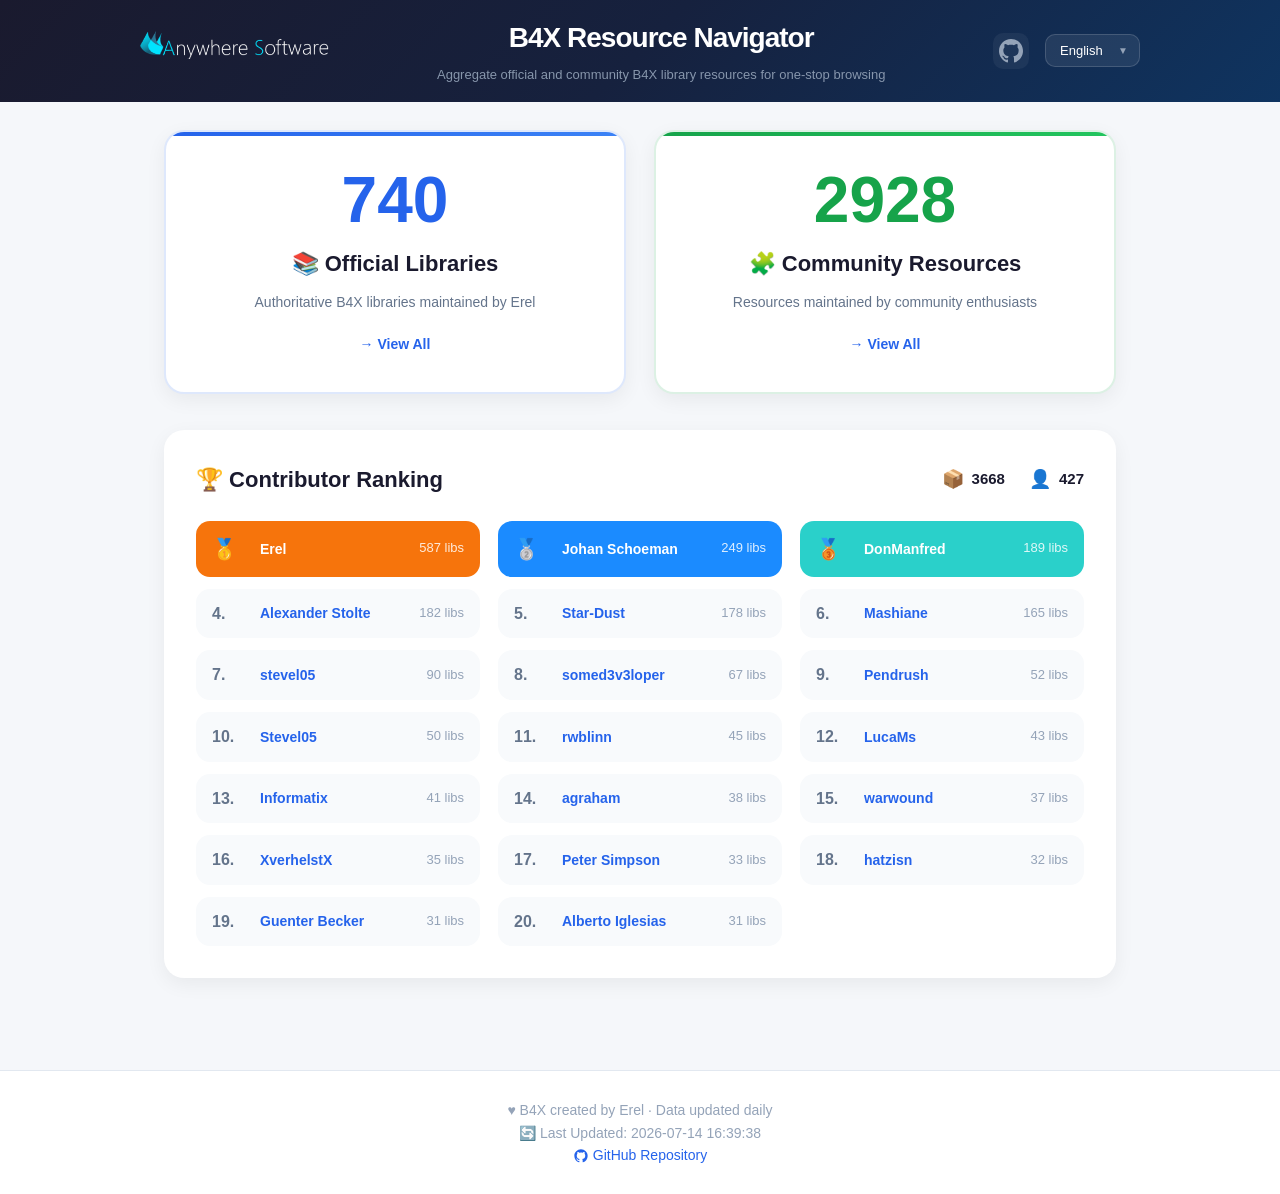
==== commit 1517b35d: "首页排行榜作者名链接到B4X论坛搜索" ====
--- a/docs/index.html
+++ b/docs/index.html
@@ -166,7 +166,8 @@
         }
         list.innerHTML = entries.map(([author, count], index) => {
             const medal = index === 0 ? '🥇' : index === 1 ? '🥈' : index === 2 ? '🥉' : (index + 1) + '.';
-            return `<div class="ranking-item"><span class="rank">${medal}</span><span class="author">${author}</span><span class="count">${count}${t.ranking.count || ' 个库'}</span></div>`;
+            const authorUrl = 'https://www.b4x.com/android/forum/pages/results/?author=' + encodeURIComponent(author) + '&prefix=1%2C2%2C3%2C17%2C24%2C29';
+            return `<div class="ranking-item"><span class="rank">${medal}</span><a href="${authorUrl}" target="_blank" rel="noopener" class="author">${author}</a><span class="count">${count}${t.ranking.count || ' 个库'}</span></div>`;
         }).join('');
     }
 
@@ -198,7 +199,8 @@
                 let html = '';
                 top20.forEach(([author, count], index) => {
                     const medal = index === 0 ? '🥇' : index === 1 ? '🥈' : index === 2 ? '🥉' : (index + 1) + '.';
-                    html += `<div class="ranking-item"><span class="rank">${medal}</span><span class="author">${author}</span><span class="count">${count}${t.ranking.count || ' 个库'}</span></div>`;
+                    const authorUrl = 'https://www.b4x.com/android/forum/pages/results/?author=' + encodeURIComponent(author) + '&prefix=1%2C2%2C3%2C17%2C24%2C29';
+                    html += `<div class="ranking-item"><span class="rank">${medal}</span><a href="${authorUrl}" target="_blank" rel="noopener" class="author">${author}</a><span class="count">${count}${t.ranking.count || ' 个库'}</span></div>`;
                 });
                 rankingList.innerHTML = html;
             }
--- a/docs/css/style.css
+++ b/docs/css/style.css
@@ -248,6 +248,8 @@
 .ranking-item:hover { background:var(--border-light); transform:translateX(4px); }
 .ranking-item .rank { font-weight:800; min-width:36px; color:var(--text-secondary); font-size:16px; }
 .ranking-item .author { flex:1; font-weight:600; }
+.ranking-item a.author { color:var(--accent-primary); text-decoration:none; }
+.ranking-item a.author:hover { text-decoration:underline; }
 .ranking-item .count { color:var(--text-tertiary); font-size:13px; font-weight:500; }
 .ranking-list > :nth-child(1) { color:#fff; background:#f6740c; }
 .ranking-list > :nth-child(2) { color:#fff; background:#1b8bff; }
@@ -258,6 +260,9 @@
 .ranking-list > :nth-child(1) .author,
 .ranking-list > :nth-child(2) .author,
 .ranking-list > :nth-child(3) .author { color:#fff; }
+.ranking-list > :nth-child(1) a.author,
+.ranking-list > :nth-child(2) a.author,
+.ranking-list > :nth-child(3) a.author { color:#fff; }
 .ranking-list > :nth-child(1) .count,
 .ranking-list > :nth-child(2) .count,
 .ranking-list > :nth-child(3) .count { color:rgba(255,255,255,0.85); }
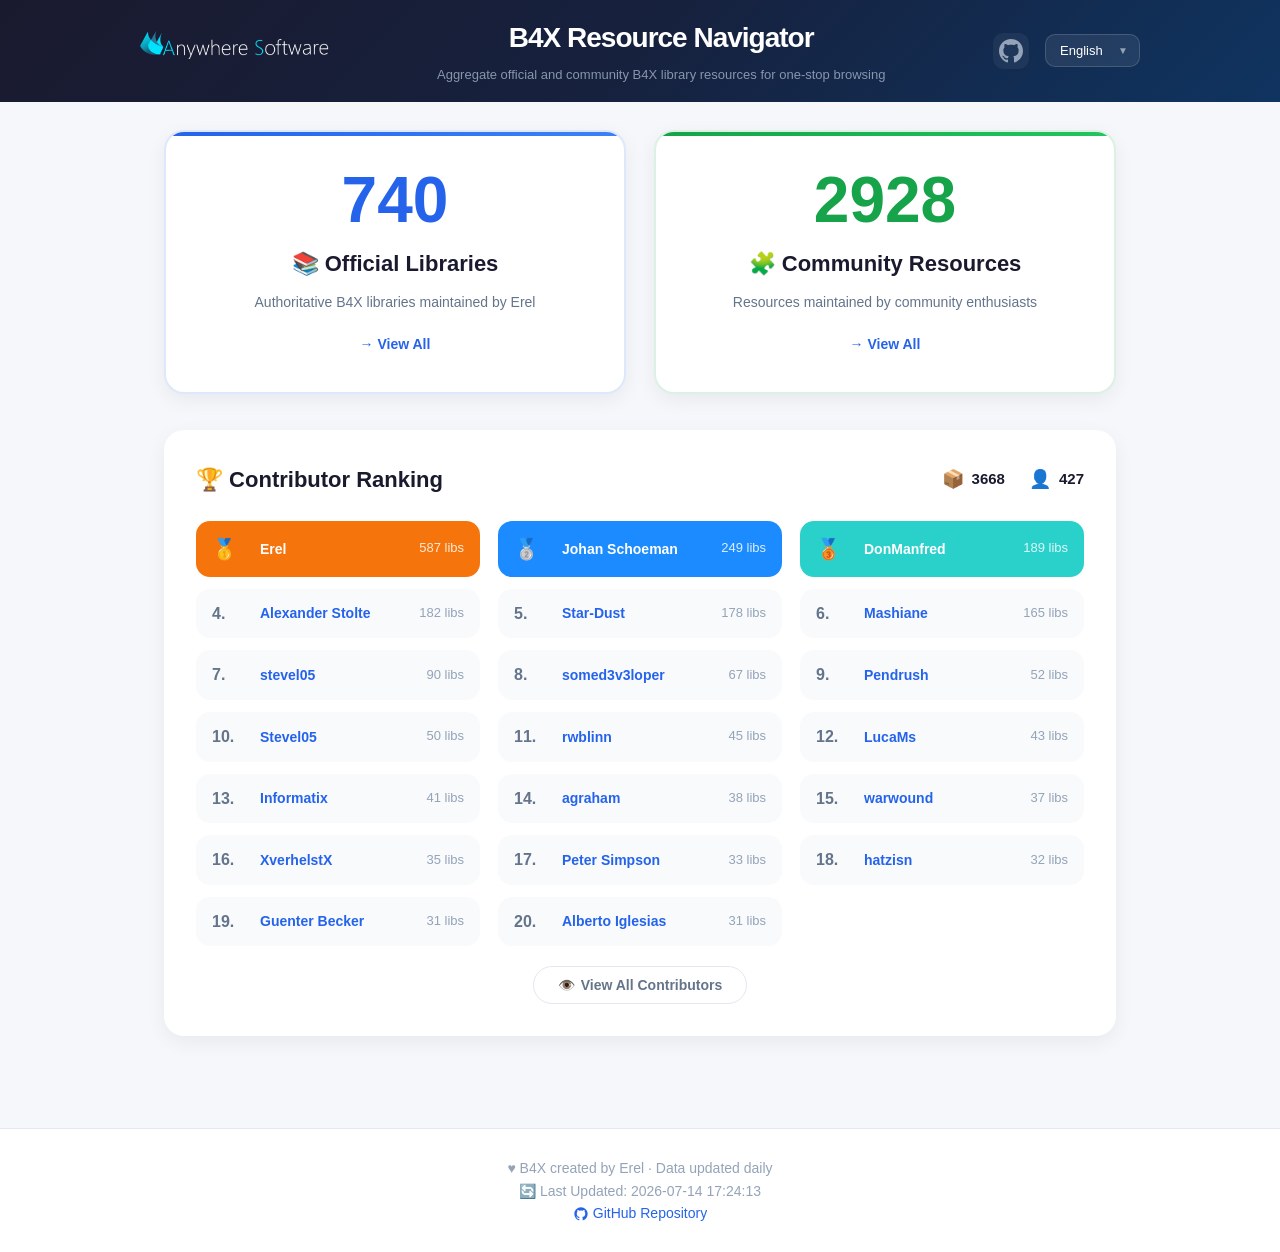
==== commit 2c6f1918: "弹窗只能通过X按钮关闭" ====
--- a/docs/index.html
+++ b/docs/index.html
@@ -62,7 +62,7 @@
         </section>
     </main>
 
-    <div class="modal-overlay" id="contributorModal" onclick="if(event.target===this)closeContributorModal()">
+    <div class="modal-overlay" id="contributorModal">
         <div class="modal">
             <div class="modal-header">
                 <h3 id="modalTitle">全部贡献者</h3>
@@ -170,10 +170,6 @@
             return `<div class="ranking-item"><span class="rank">${medal}</span><a href="${authorUrl}" target="_blank" rel="noopener" class="author">${author}</a><span class="count">${count}${t.ranking.count || ' 个库'}</span></div>`;
         }).join('');
     }
-
-    document.addEventListener('keydown', (e) => {
-        if (e.key === 'Escape') closeContributorModal();
-    });
 
     applyLocale();
 
--- a/docs/css/style.css
+++ b/docs/css/style.css
@@ -321,11 +321,16 @@
 .link-text { font-size:14px; font-weight:600; }
 
 @media (max-width:768px) {
-    .site-header .header-content { flex-wrap:wrap; gap:12px; }
+    .site-header { padding:12px 16px; }
+    .site-header .header-content { flex-wrap:wrap; gap:10px; }
     .site-header .logo { order:1; }
-    .site-header .header-right { order:2; }
+    .site-header .logo img { height:30px; }
+    .site-header .header-right { order:2; gap:10px; }
     .site-header .header-center { order:3; flex:1 1 100%; }
     .site-header h1 { font-size:26px; }
+    .github-link { width:32px; height:32px; }
+    .github-link svg { width:20px; height:20px; }
+    .lang-selector select { padding:6px 30px 6px 12px; font-size:12px; min-width:80px; }
     .entry-grid { grid-template-columns:1fr; }
     .entry-card { padding:32px 24px; min-height:220px; }
     .entry-number { font-size:52px; }
@@ -339,8 +344,8 @@
 }
 
 @media (max-width:480px) {
-    .site-header { padding:14px 16px 10px; }
-    .site-header h1 { font-size:22px; }
+    .site-header { padding:10px 14px 8px; }
+    .site-header h1 { font-size:20px; }
     .site-header .subtitle { font-size:12px; }
     .container { padding:20px 14px; }
     .entry-card { padding:28px 20px; }
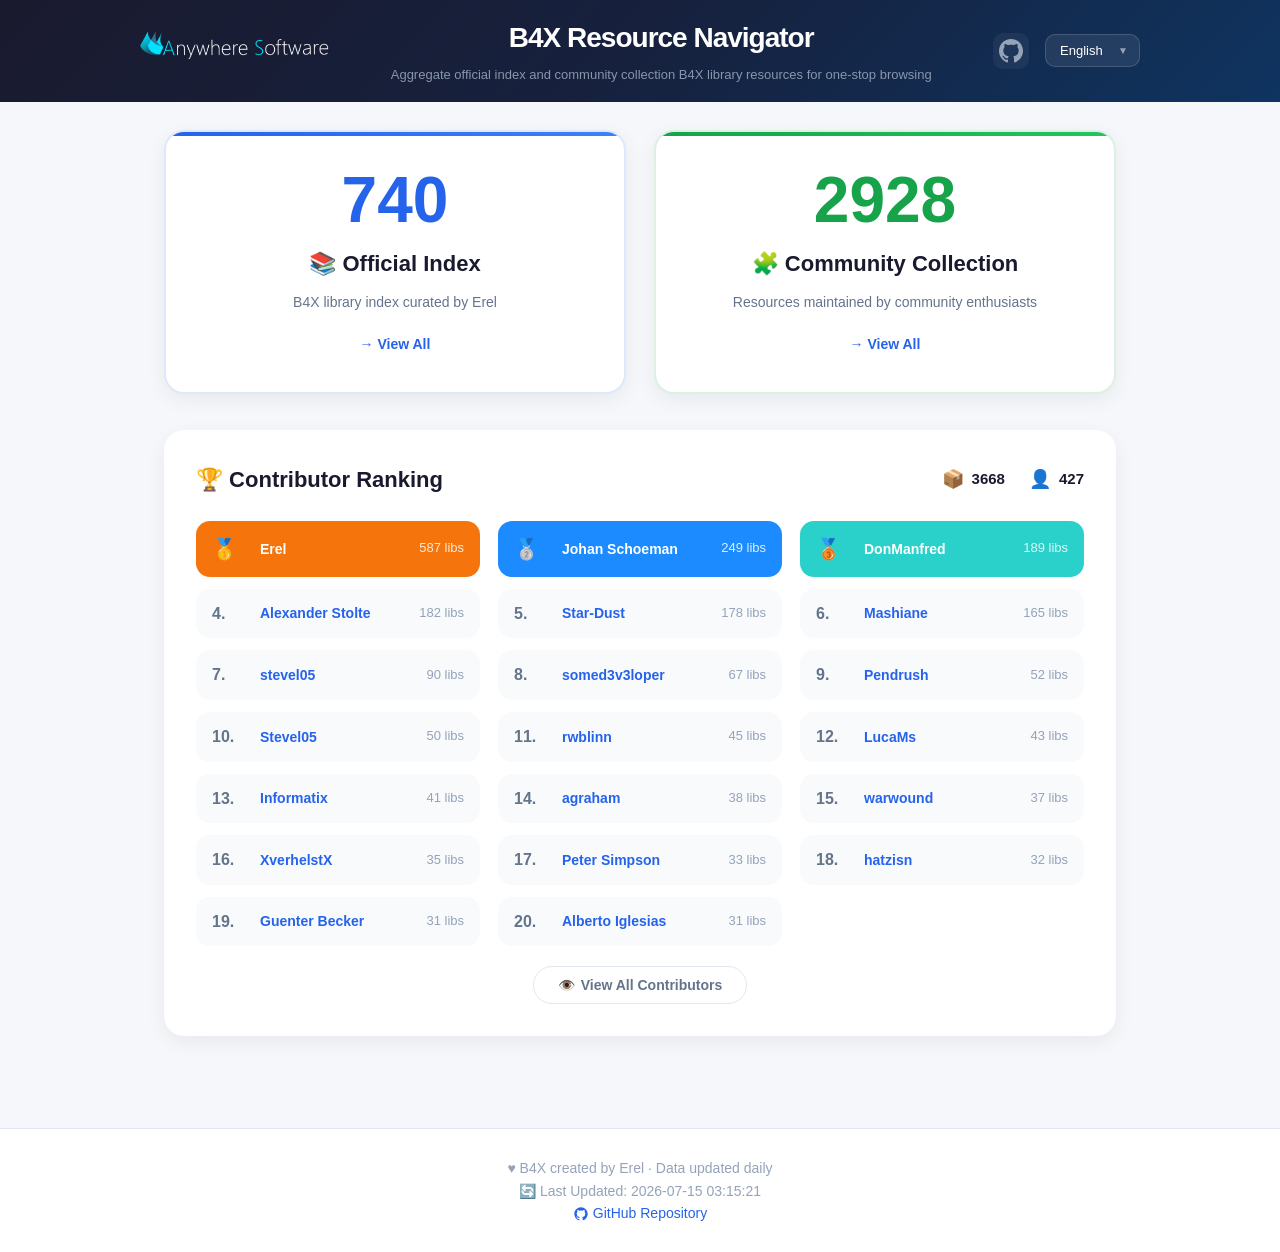
==== commit 2df2da35: "将官方库/社区库改为官方索引/社区集合，明确数据来源" ====
--- a/docs/index.html
+++ b/docs/index.html
@@ -13,7 +13,7 @@
             <a href="https://www.b4x.com" target="_blank" rel="noopener" class="logo" title="B4X Official Site"><img src="Logo_white.png" alt="B4X" height="40"></a>
             <div class="header-center">
                 <h1 id="pageTitle">📚 B4X 资源导航</h1>
-                <p class="subtitle" id="pageSubtitle">聚合官方与社区维护的 B4X 库资源，一站式检索与浏览</p>
+                <p class="subtitle" id="pageSubtitle">聚合官方索引与社区集合的 B4X 库资源，一站式检索与浏览</p>
             </div>
             <div class="header-right">
                 <a href="https://github.com/benyuz/b4xlibs" target="_blank" rel="noopener" class="github-link" title="GitHub">
@@ -34,14 +34,14 @@
             <div class="entry-grid">
                 <a href="official.html" class="entry-card official">
                     <span class="entry-number" id="statOfficial">--</span>
-                    <h3 id="officialTitle">📚 官方库</h3>
-                    <p id="officialDesc">由 Erel 维护的权威 B4X 库列表</p>
+                    <h3 id="officialTitle">📚 官方索引</h3>
+                    <p id="officialDesc">由 Erel 整理维护的 B4X 库索引</p>
                     <span class="entry-link" id="officialLink">→ 浏览全部</span>
                 </a>
                 <a href="community.html" class="entry-card community">
                     <span class="entry-number" id="statCommunity">--</span>
-                    <h3 id="communityTitle">🧩 社区资源</h3>
-                    <p id="communityDesc">由社区爱好者维护的扩展库列表</p>
+                    <h3 id="communityTitle">🧩 社区集合</h3>
+                    <p id="communityDesc">由社区爱好者维护的资源集合</p>
                     <span class="entry-link" id="communityLink">→ 浏览全部</span>
                 </a>
             </div>
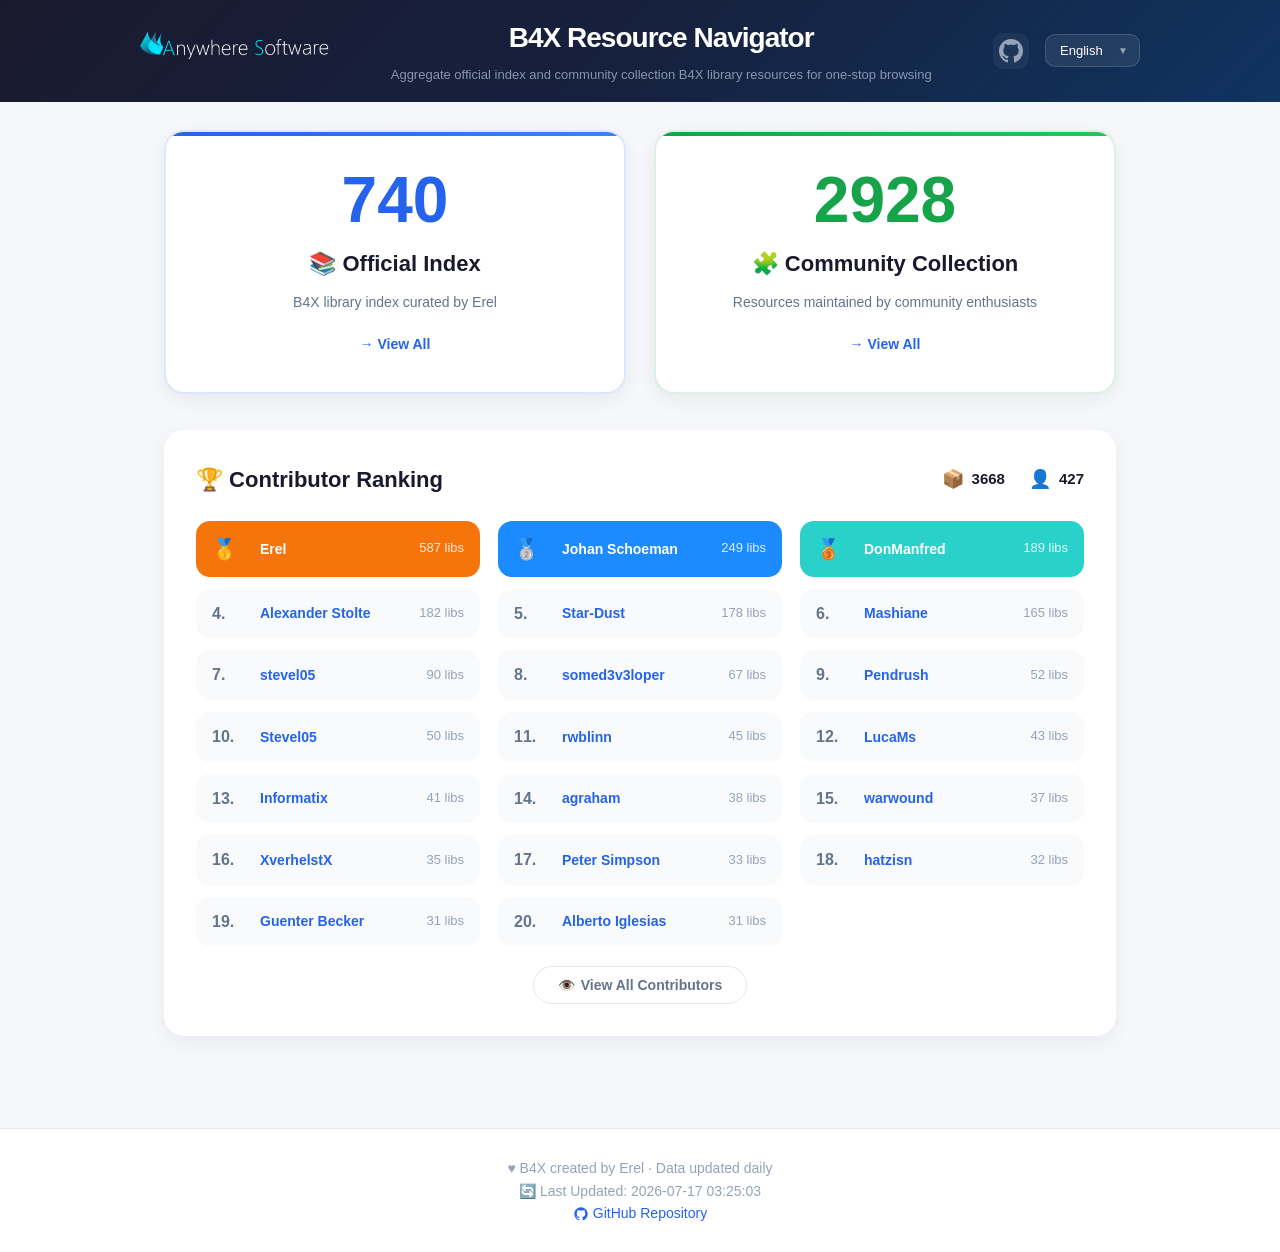
==== commit b75e1dfe: "添加Google统计" ====
--- a/docs/index.html
+++ b/docs/index.html
@@ -7,12 +7,21 @@
     <link rel="icon" type="image/png" href="favicon-32x32.png" sizes="32x32">
     <link rel="stylesheet" href="css/style.css">
 </head>
+<!-- Google tag (gtag.js) -->
+<script async src="https://www.googletagmanager.com/gtag/js?id=G-TCVRJ6HFZE"></script>
+<script>
+  window.dataLayer = window.dataLayer || [];
+  function gtag(){dataLayer.push(arguments);}
+  gtag('js', new Date());
+
+  gtag('config', 'G-TCVRJ6HFZE');
+</script>
 <body>
     <header class="site-header">
         <div class="header-content">
             <a href="https://www.b4x.com" target="_blank" rel="noopener" class="logo" title="B4X Official Site"><img src="Logo_white.png" alt="B4X" height="40"></a>
             <div class="header-center">
-                <h1 id="pageTitle">📚 B4X 资源导航</h1>
+                <a href="https://benyuz.github.io/b4xlibs"><h1 id="pageTitle">📚 B4X 资源导航</h1></a>
                 <p class="subtitle" id="pageSubtitle">聚合官方索引与社区集合的 B4X 库资源，一站式检索与浏览</p>
             </div>
             <div class="header-right">
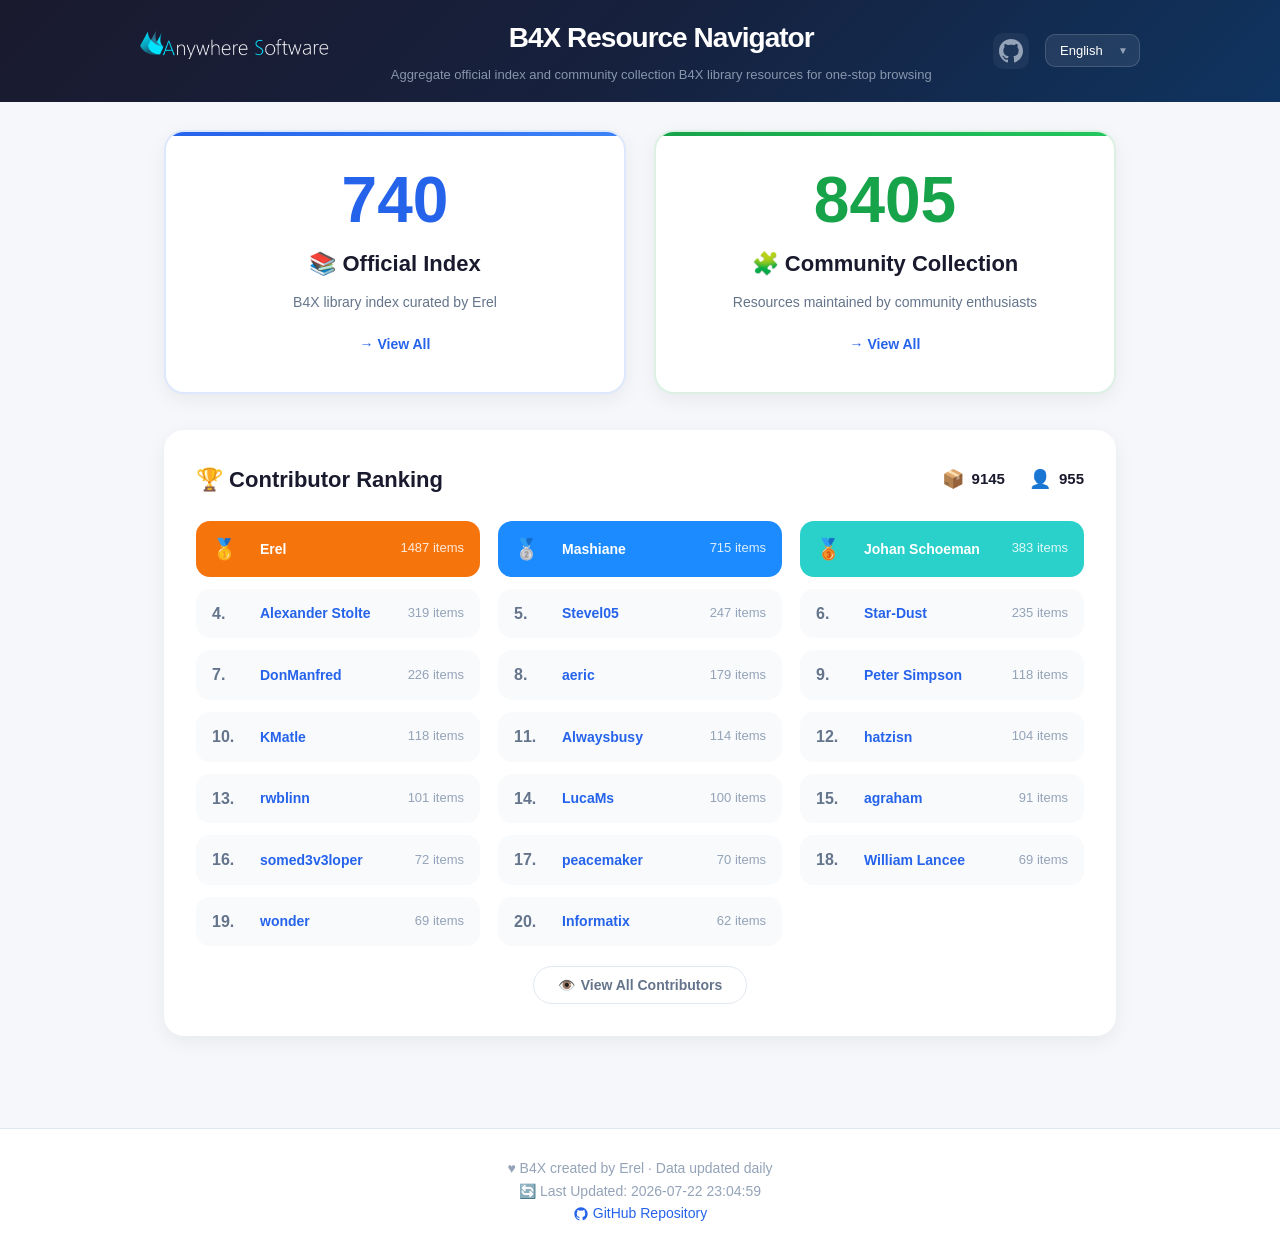
==== commit 65029365: "feat: 作者筛选标签 + 搜索自动清空作者 + 双语 + TOP按钮 - 新增作者筛选蓝色标记，支持中英文（作者: / Author:） - 搜索输入时自动清除作者筛选，避免冲突 - 平台筛选保留" ====
--- a/docs/index.html
+++ b/docs/index.html
@@ -93,7 +93,7 @@
         <p><a href="https://github.com/benyuz/b4xlibs" id="footerGitHub"><svg xmlns="http://www.w3.org/2000/svg" width="16" height="16" viewBox="0 0 24 24" fill="currentColor" style="vertical-align:middle;margin-right:4px"><path d="M12 2C6.477 2 2 6.477 2 12c0 4.42 2.865 8.166 6.839 9.489.5.092.682-.217.682-.482 0-.237-.008-.866-.013-1.7-2.782.603-3.369-1.34-3.369-1.34-.454-1.156-1.11-1.463-1.11-1.463-.908-.62.069-.608.069-.608 1.003.07 1.531 1.03 1.531 1.03.892 1.529 2.341 1.087 2.91.831.092-.646.35-1.086.636-1.336-2.22-.253-4.555-1.11-4.555-4.943 0-1.091.39-1.984 1.029-2.683-.103-.253-.446-1.27.098-2.647 0 0 .84-.269 2.75 1.026A9.578 9.578 0 0112 6.836c.85.004 1.705.114 2.504.336 1.909-1.295 2.747-1.026 2.747-1.026.546 1.377.203 2.394.1 2.647.64.699 1.028 1.592 1.028 2.683 0 3.842-2.339 4.687-4.566 4.935.359.309.678.919.678 1.852 0 1.336-.012 2.415-.012 2.743 0 .267.18.578.688.48C19.138 20.163 22 16.418 22 12c0-5.523-4.477-10-10-10z"/></svg>GitHub 仓库</a></p>
     </footer>
 
-    <button class="back-to-top" id="backToTop" onclick="scrollToTop()">⬆️</button>
+    <button class="back-to-top" id="backToTop" onclick="scrollToTop()">TOP</button>
 
     <script src="js/locale.js"></script>
     <script>
--- a/docs/css/style.css
+++ b/docs/css/style.css
@@ -291,7 +291,7 @@
 .tag-B4J { background:var(--tag-B4J-bg); color:var(--tag-B4J-text); }
 .tag-B4R { background:var(--tag-B4R-bg); color:var(--tag-B4R-text); }
 .card-desc { font-size:14px; color:var(--text-secondary); margin:8px 0 12px; padding-left:16px; border-left:3px solid var(--border-color); line-height:1.6; }
-.card-footer { font-size:13px; color:var(--text-tertiary); display:flex; flex-wrap:wrap; gap:8px 20px; }
+.card-footer { font-size:13px; color:var(--text-tertiary); display:flex; flex-wrap:wrap; gap:4px; }
 .card-footer .card-author { color:var(--accent-primary); }
 .card-author-link { color:var(--accent-primary); text-decoration:none; font-weight:600; }
 .card-author-link:hover { text-decoration:underline; }
@@ -311,6 +311,10 @@
 .page-btn.disabled { opacity:0.4; cursor:not-allowed; }
 .page-ellipsis { padding:0 12px; color:var(--text-tertiary); font-size:14px; }
 .page-info { margin-left:20px; padding-left:20px; border-left:1.5px solid var(--border-color); color:var(--text-tertiary); font-size:14px; }
+
+.author-badge { display:flex; align-items:center; gap:8px; padding:10px 16px; margin-bottom:16px; background:var(--accent-primary); color:#fff; border-radius:var(--radius-md); font-size:14px; font-weight:500; }
+.badge-close { background:none; border:none; color:#fff; cursor:pointer; font-size:16px; line-height:1; padding:2px 6px; border-radius:4px; opacity:0.8; transition:opacity .2s; }
+.badge-close:hover { opacity:1; background:rgba(255,255,255,0.2); }
 
 .links-section { background:var(--bg-card); border-radius:var(--radius-xl); padding:32px; margin-bottom:28px; box-shadow:var(--shadow-md); }
 .links-section h2 { font-size:22px; font-weight:700; margin-bottom:24px; color:var(--text-primary); }
@@ -372,7 +376,7 @@
     display:flex;
     align-items:center;
     justify-content:center;
-    font-size:22px;
+    font-size:16px;
     box-shadow:0 6px 20px rgba(37,99,235,0.4);
     opacity:0;
     visibility:hidden;
